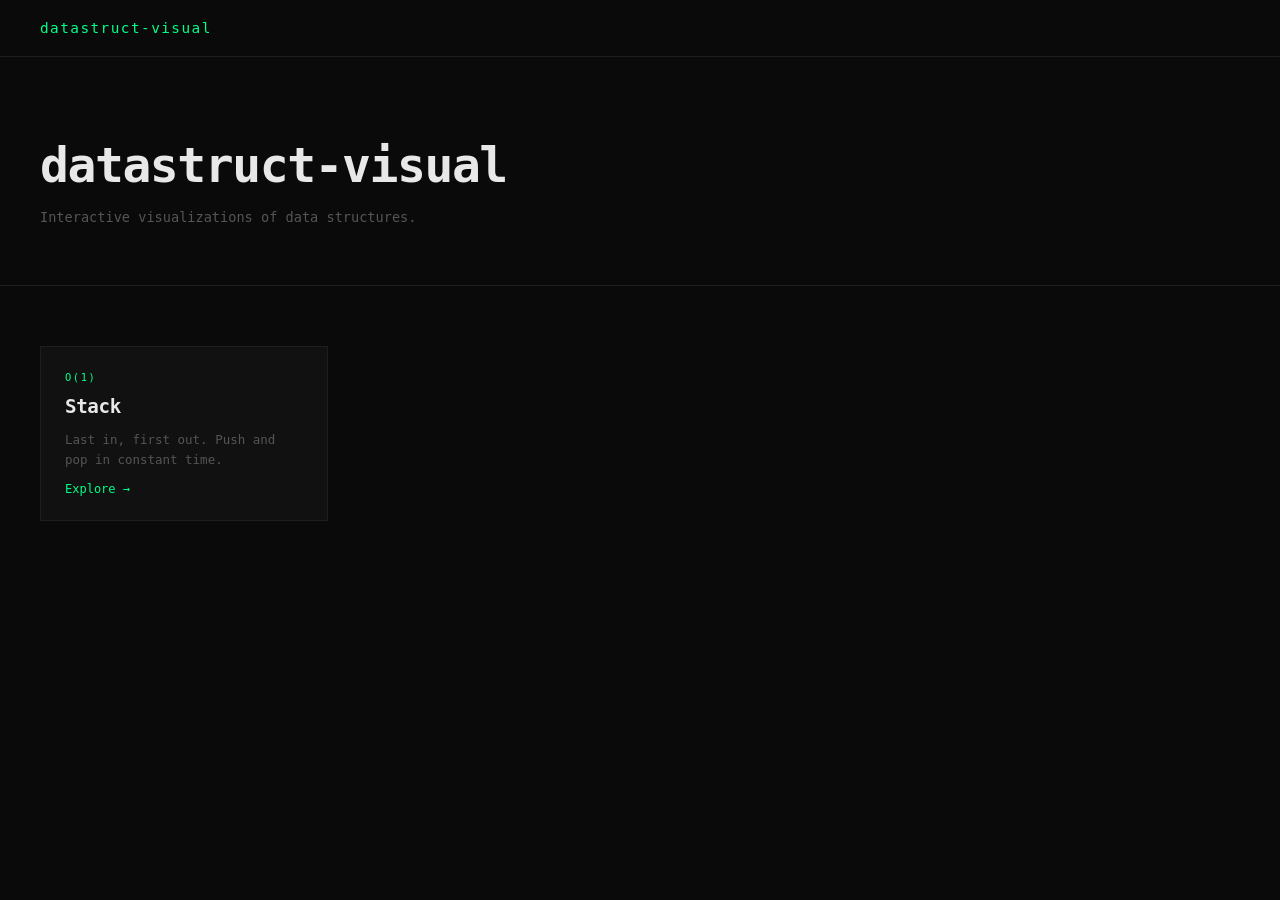
==== index.html @ 577ffdb0 "index page with the stack card" ====
<!DOCTYPE html>
<html lang="en">
<head>
    <meta charset="UTF-8">
    <meta name="viewport" content="width=device-width, initial-scale=1.0">
    <title>datastruct-visual</title>
    <link rel="stylesheet" href="css/style.css">
</head>
<body>
    <nav>
    <span>datastruct-visual</span>
    </nav>

    <main>
        <section class="hero">
            <h1>datastruct-visual</h1>
            <p>Interactive visualizations of data structures.</p>
        </section>

        <section class="grid-section">
            <div class="card">
                <span class="card-tag">O(1)</span>
                <h2>Stack</h2>
                <p>Last in, first out. Push and pop in constant time.</p>
                <a href="structures/stack/index.html">Explore →</a>
            </div>
        </section>
    </main>
</body>
</html>
---- css/style.css ----
* {
  margin: 0;
  padding: 0;
  box-sizing: border-box;
}

:root {
  --bg: #0a0a0a;
  --surface: #111111;
  --border: #1e1e1e;
  --accent: #00ff88;
  --text: #e8e8e8;
  --muted: #555555;
}

body {
  background: var(--bg);
  color: var(--text);
  font-family: monospace;
  min-height: 100vh;
}

nav {
  padding: 20px 40px;
  border-bottom: 1px solid var(--border);
  display: flex;
  align-items: center;
}

nav span {
  font-size: 0.9rem;
  letter-spacing: 0.1em;
  color: var(--accent);
}

.hero {
  padding: 80px 40px 60px;
  border-bottom: 1px solid var(--border);
}

.hero h1 {
  font-size: 3rem;
  letter-spacing: -0.03em;
  margin-bottom: 16px;
}

.hero p {
  font-size: 0.85rem;
  color: var(--muted);
}

.grid-section {
  padding: 60px 40px;
  display: grid;
  grid-template-columns: repeat(auto-fill, minmax(240px, 1fr));
  gap: 16px;
}

.card {
  background: var(--surface);
  border: 1px solid var(--border);
  padding: 24px;
  display: flex;
  flex-direction: column;
  gap: 12px;
}

.card-tag {
  font-size: 0.65rem;
  letter-spacing: 0.15em;
  color: var(--accent);
  text-transform: uppercase;
}

.card h2 {
  font-size: 1.2rem;
  letter-spacing: -0.02em;
}

.card p {
  font-size: 0.78rem;
  color: var(--muted);
  line-height: 1.6;
}

.card a {
  font-size: 0.75rem;
  color: var(--accent);
  text-decoration: none;
  margin-top: auto;
}

.card a:hover {
  text-decoration: underline;
}
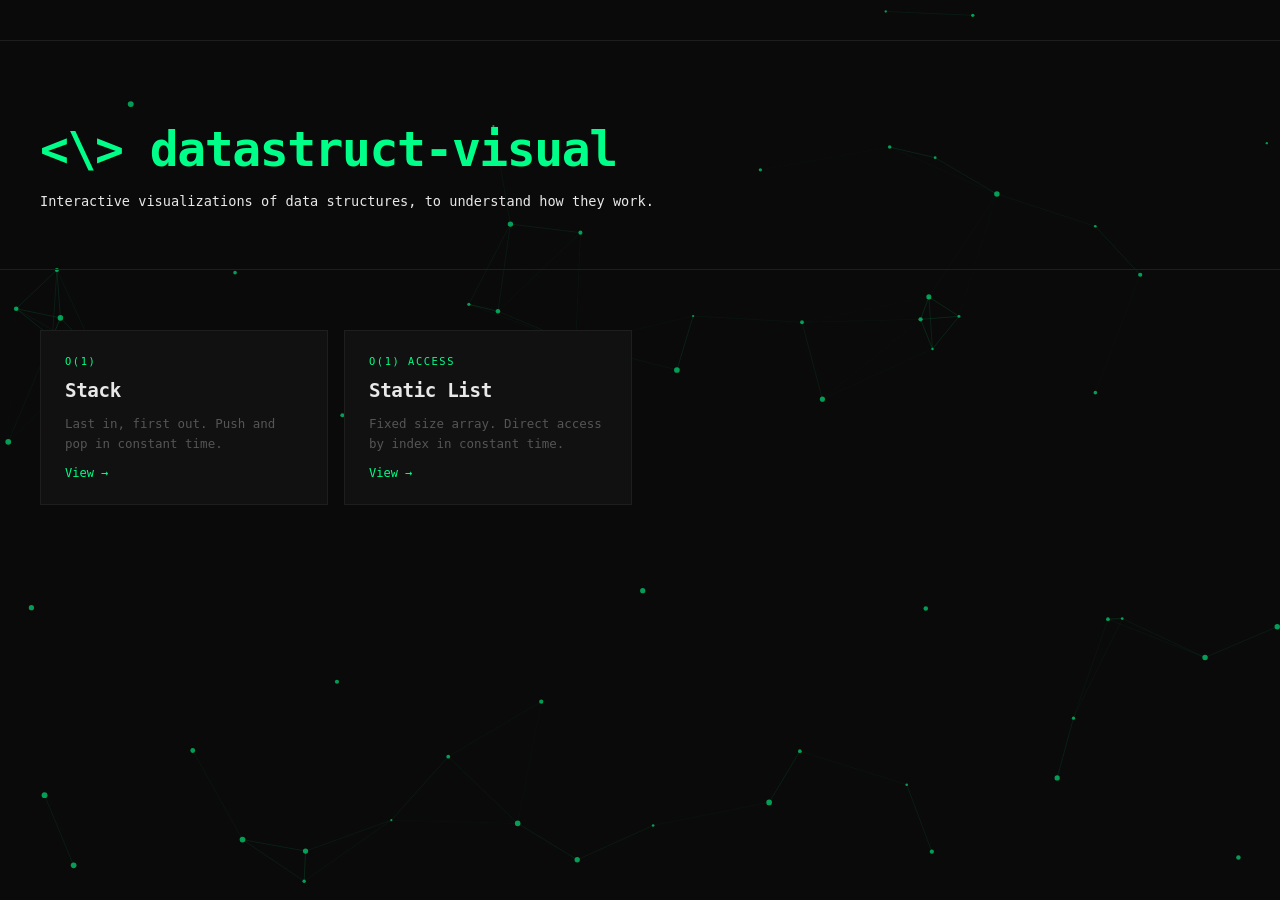
==== commit e28d689d: "static list page" ====
--- a/index.html
+++ b/index.html
@@ -5,25 +5,42 @@
     <meta name="viewport" content="width=device-width, initial-scale=1.0">
     <title>datastruct-visual</title>
     <link rel="stylesheet" href="css/style.css">
+    <link rel="icon" href="data:image/svg+xml,<svg xmlns='http://www.w3.org/2000/svg' viewBox='0 0 100 100'><text y='.9em' font-size='90' fill='%2302b337'>{}</text></svg>">
 </head>
 <body>
+    <canvas id="constellation"></canvas>
+    <script src="js/constellation.js"></script>
+
+    <!-- this one is for the bakground animations -->
+
     <nav>
-    <span>datastruct-visual</span>
+ 
+        <!--     
+                <span>datastruct-visual</span>
+            -->
+
     </nav>
 
     <main>
         <section class="hero">
-            <h1>datastruct-visual</h1>
-            <p>Interactive visualizations of data structures.</p>
+            <h1> <\> datastruct-visual</h1>
+            <p>Interactive visualizations of data structures, to understand how they work.</p>
         </section>
 
         <section class="grid-section">
-            <div class="card">
-                <span class="card-tag">O(1)</span>
-                <h2>Stack</h2>
-                <p>Last in, first out. Push and pop in constant time.</p>
-                <a href="structures/stack/index.html">Explore →</a>
-            </div>
+        <div class="card">
+            <span class="card-tag">O(1)</span>
+            <h2>Stack</h2>
+            <p>Last in, first out. Push and pop in constant time.</p>
+            <a href="structures/stack/index.html">View →</a>
+        </div>
+
+        <div class="card">
+            <span class="card-tag">O(1) access</span>
+            <h2>Static List</h2>
+            <p>Fixed size array. Direct access by index in constant time.</p>
+            <a href="structures/static-list/index.html">View →</a>
+        </div>
         </section>
     </main>
 </body>
--- a/css/style.css
+++ b/css/style.css
@@ -11,6 +11,7 @@
   --accent: #00ff88;
   --text: #e8e8e8;
   --muted: #555555;
+  --matrix: #02b337;
 }
 
 body {
@@ -25,6 +26,7 @@
   border-bottom: 1px solid var(--border);
   display: flex;
   align-items: center;
+  justify-content: space-between;
 }
 
 nav span {
@@ -36,6 +38,7 @@
 .hero {
   padding: 80px 40px 60px;
   border-bottom: 1px solid var(--border);
+  color: var(--accent);
 }
 
 .hero h1 {
@@ -46,7 +49,7 @@
 
 .hero p {
   font-size: 0.85rem;
-  color: var(--muted);
+  color: var(--text);
 }
 
 .grid-section {
@@ -92,4 +95,13 @@
 
 .card a:hover {
   text-decoration: underline;
+}
+
+#constellation {
+  position: fixed;
+  top: 0;
+  left: 0;
+  width: 100%;
+  height: 100%;
+  z-index: -1;
 }
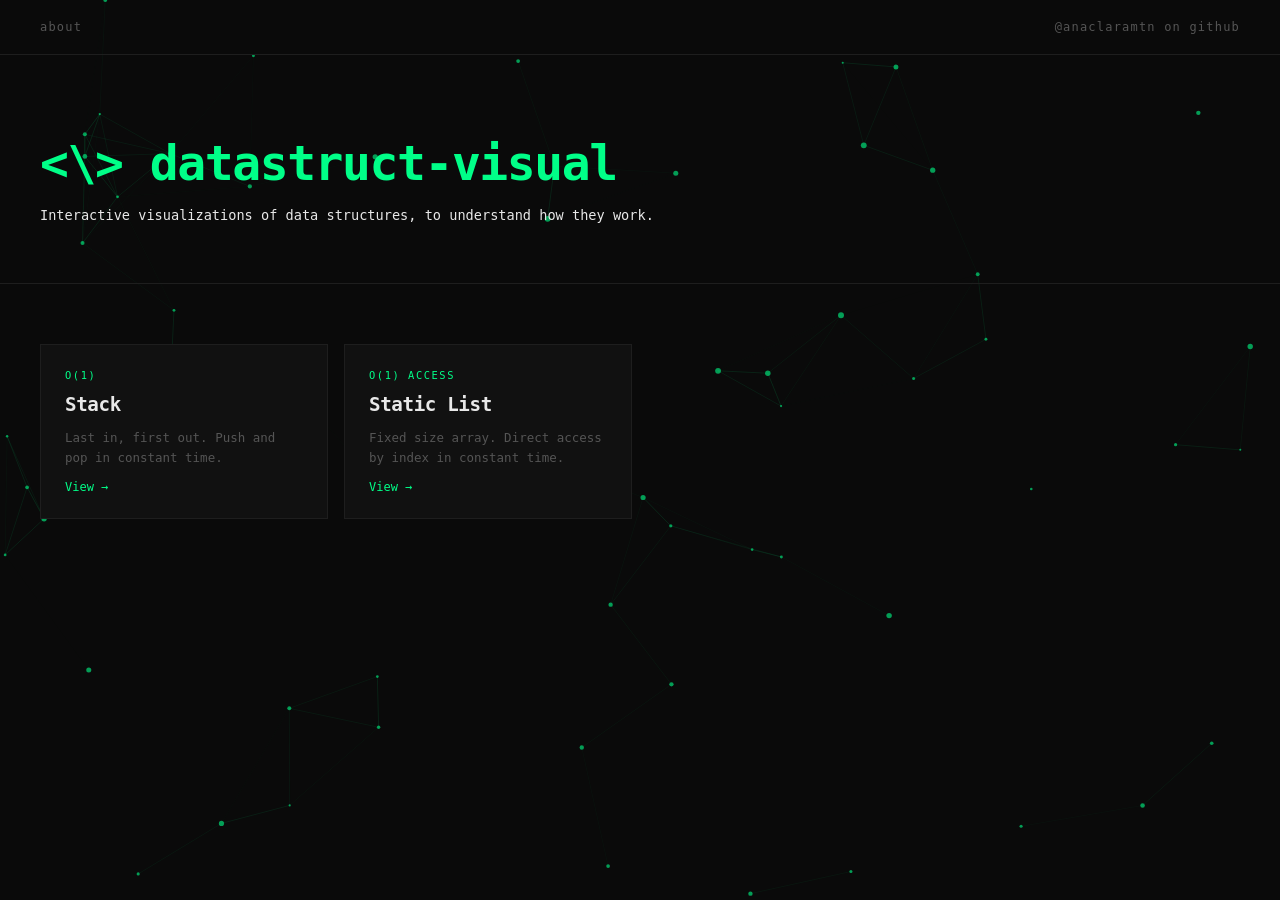
==== commit 7dc84d33: "about page and nav improvements" ====
--- a/index.html
+++ b/index.html
@@ -11,14 +11,9 @@
     <canvas id="constellation"></canvas>
     <script src="js/constellation.js"></script>
 
-    <!-- this one is for the bakground animations -->
-
     <nav>
- 
-        <!--     
-                <span>datastruct-visual</span>
-            -->
-
+        <a class="nav-link" href="about/index.html">about</a>
+        <a class="nav-link" href="https://github.com/anaclaramtn" target="_blank">@anaclaramtn on github</a>
     </nav>
 
     <main>
--- a/css/style.css
+++ b/css/style.css
@@ -27,9 +27,22 @@
   display: flex;
   align-items: center;
   justify-content: space-between;
+  gap: 24px;
 }
 
-nav span {
+.nav-link {
+  color: var(--muted);
+  text-decoration: none;
+  font-size: 0.75rem;
+  letter-spacing: 0.1em;
+  transition: color 0.2s;
+}
+
+.nav-link:hover {
+  color: var(--accent);
+}
+
+.nav-title {
   font-size: 0.9rem;
   letter-spacing: 0.1em;
   color: var(--accent);
